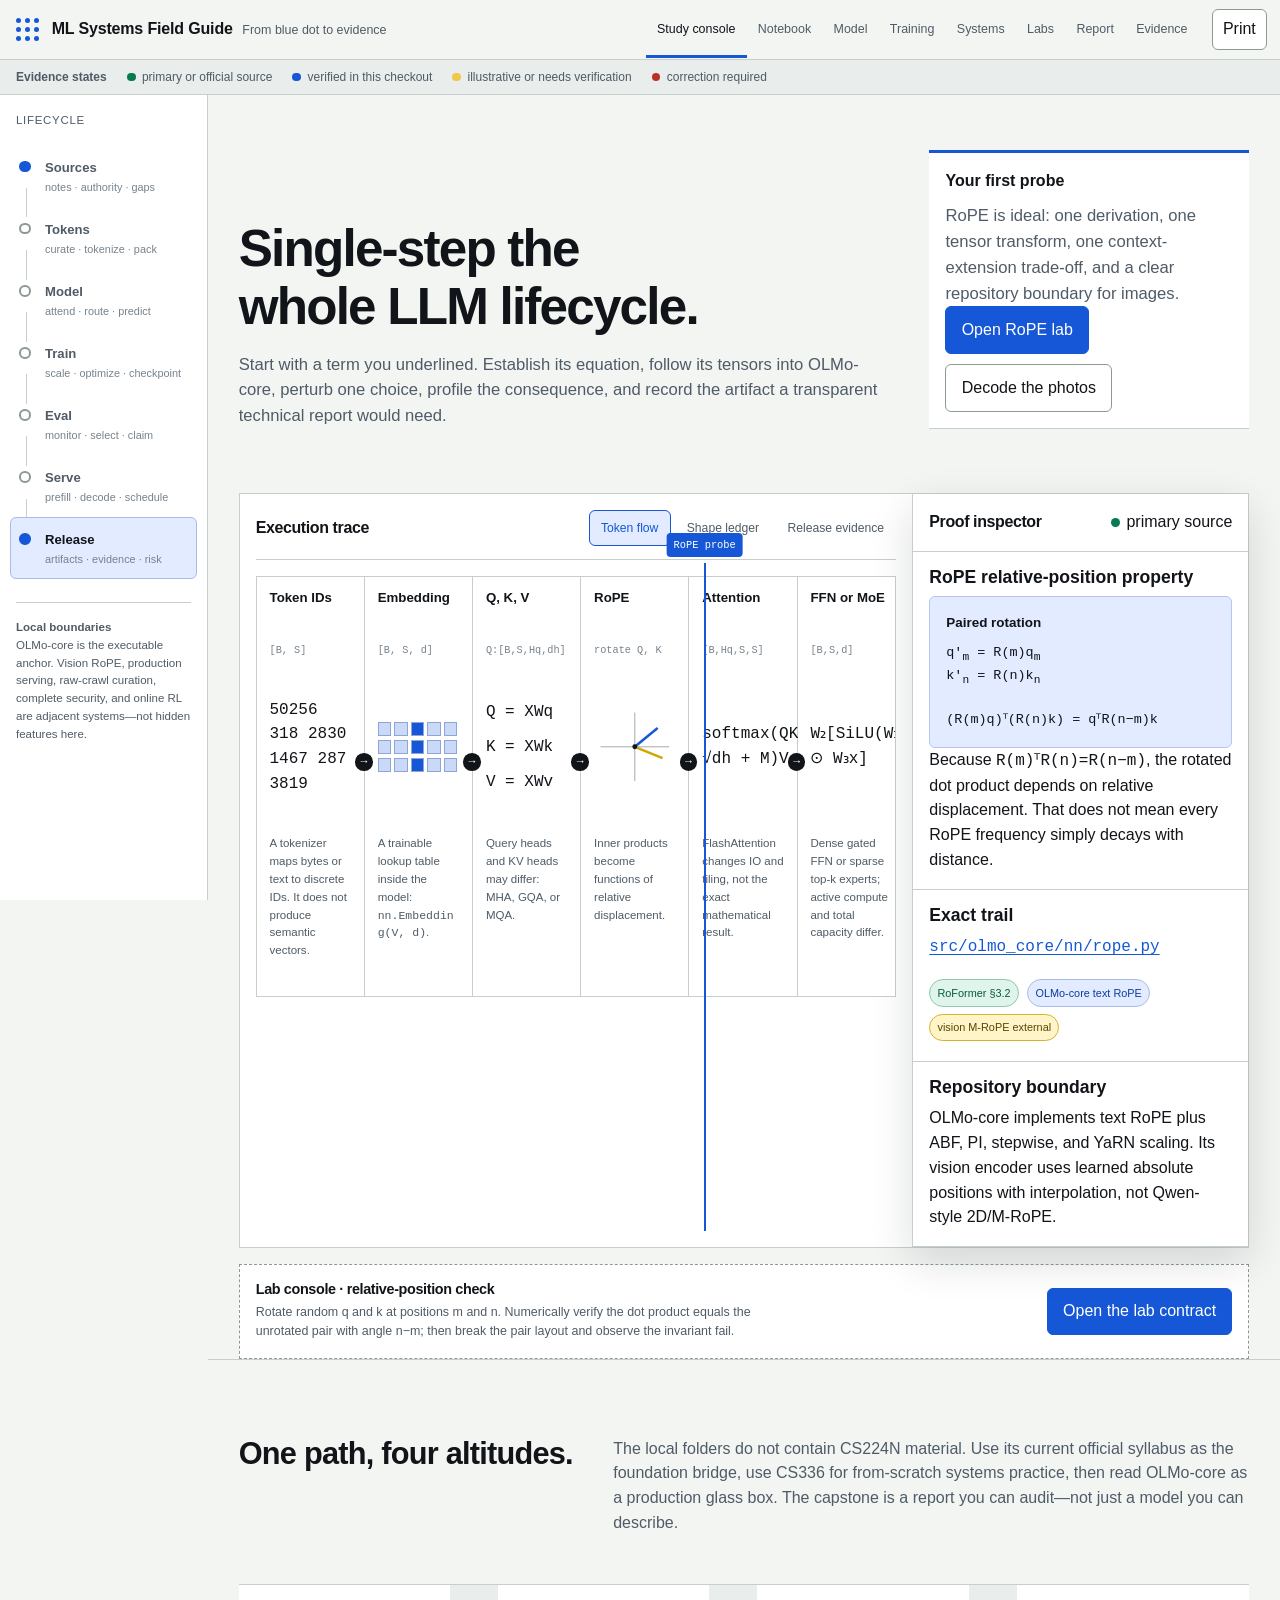
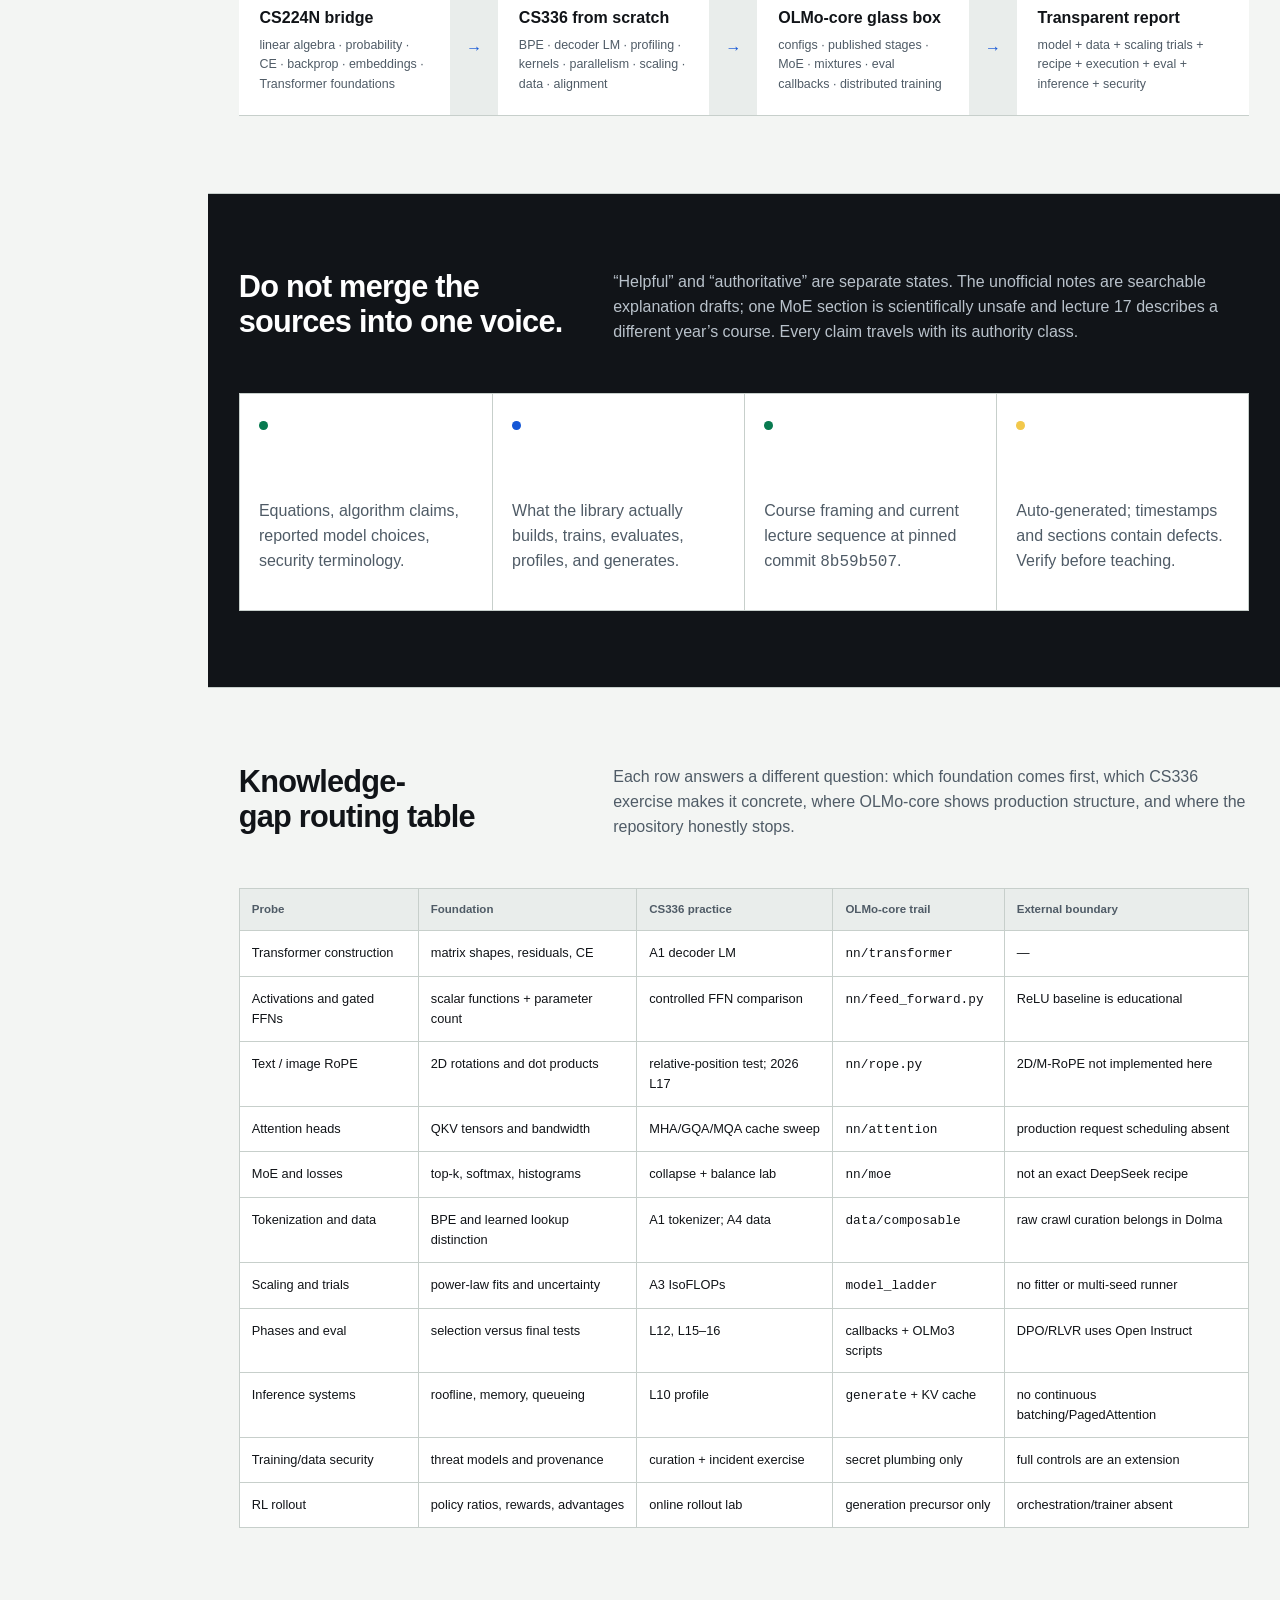
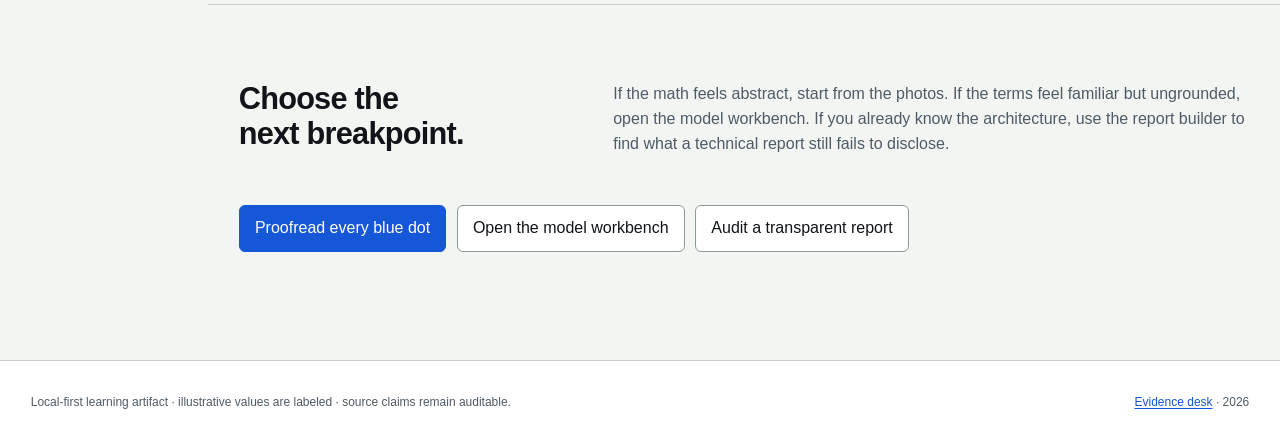
==== my-knowledge/mlsys-field-guide/index.html @ 617933b3 "docs(learning): build notebook and model workbenches" ====
<!doctype html>
<html lang="en">
  <head>
    <meta charset="utf-8" />
    <meta name="viewport" content="width=device-width, initial-scale=1" />
    <meta name="description" content="An evidence-traceable field guide from Transformer foundations through ML systems, training, inference, and transparent LLM reports." />
    <title>ML Systems Field Guide — Study console</title>
    <link rel="stylesheet" href="assets/css/site.css" />
    <script src="assets/js/site.js" defer></script>
  </head>
  <body>
    <!--
    THESIS: Single-step the LLM lifecycle from a handwritten question to math, code, experiment, and evidence; refuse the generic course-homepage hero and card grid.
    OWN-WORLD: Cool-white instrument panels, charcoal rules, cobalt probes, amber breakpoints, compact controls, and dense traces with written conclusions.
    STORY: Establish source authority, bridge CS224N to CS336 and OLMo-core, inspect one end-to-end trace, then choose a hands-on path or report audit.
    FIRST VIEWPORT: Sticky utility strip, lifecycle rail, dominant execution trace, right proof inspector, and bottom lab console; the trace carries the page.
    FORM: Pipeline Debugger, grounded direction 4, seed f328a503; task-led hybrid approved by delegation after the decision server failed.
    FINISH: unreviewed and undocumented is unfinished; this build ends with the finish review, the verdict, and DESIGN.md
    -->
    <a class="skip-link" href="#main">Skip to the study console</a>
    <header class="utility-bar">
      <a class="brand" href="index.html" aria-label="ML Systems Field Guide home">
        <span class="brand-mark" aria-hidden="true">
          <i></i><i></i><i></i><i></i><i></i><i></i><i></i><i></i><i></i>
        </span>
        <span class="brand-copy">
          <strong>ML Systems Field Guide</strong>
          <span>From blue dot to evidence</span>
        </span>
      </a>
      <nav class="primary-nav" data-primary-nav aria-label="Primary navigation">
        <a href="index.html" aria-current="page">Study console</a>
        <a href="notebook.html">Notebook</a>
        <a href="model.html">Model</a>
        <a href="training.html">Training</a>
        <a href="systems.html">Systems</a>
        <a href="labs.html">Labs</a>
        <a href="report.html">Report</a>
        <a href="sources.html">Evidence</a>
      </nav>
      <div class="utility-actions">
        <button class="utility-button" type="button" data-print>Print</button>
        <button class="utility-button nav-toggle" type="button" data-nav-toggle aria-expanded="false" aria-label="Toggle navigation">Menu</button>
      </div>
    </header>

    <div class="evidence-ribbon" role="note" aria-label="Evidence legend">
      <strong>Evidence states</strong>
      <span class="status-key status-primary">primary or official source</span>
      <span class="status-key status-repo">verified in this checkout</span>
      <span class="status-key status-caution">illustrative or needs verification</span>
      <span class="status-key status-contradiction">correction required</span>
    </div>

    <div class="app-shell">
      <aside class="lifecycle-rail" aria-label="Learning lifecycle">
        <p class="rail-heading">Lifecycle</p>
        <ol class="rail-list">
          <li class="is-complete">
            <a href="notebook.html">
              <span class="rail-dot" aria-hidden="true"></span>
              <span class="rail-label"><strong>Sources</strong><small>notes · authority · gaps</small></span>
            </a>
          </li>
          <li>
            <a href="training.html#tokens">
              <span class="rail-dot" aria-hidden="true"></span>
              <span class="rail-label"><strong>Tokens</strong><small>curate · tokenize · pack</small></span>
            </a>
          </li>
          <li>
            <a href="model.html">
              <span class="rail-dot" aria-hidden="true"></span>
              <span class="rail-label"><strong>Model</strong><small>attend · route · predict</small></span>
            </a>
          </li>
          <li>
            <a href="training.html">
              <span class="rail-dot" aria-hidden="true"></span>
              <span class="rail-label"><strong>Train</strong><small>scale · optimize · checkpoint</small></span>
            </a>
          </li>
          <li>
            <a href="training.html#eval-gates">
              <span class="rail-dot" aria-hidden="true"></span>
              <span class="rail-label"><strong>Eval</strong><small>monitor · select · claim</small></span>
            </a>
          </li>
          <li>
            <a href="systems.html#inference">
              <span class="rail-dot" aria-hidden="true"></span>
              <span class="rail-label"><strong>Serve</strong><small>prefill · decode · schedule</small></span>
            </a>
          </li>
          <li>
            <a href="report.html" aria-current="step">
              <span class="rail-dot" aria-hidden="true"></span>
              <span class="rail-label"><strong>Release</strong><small>artifacts · evidence · risk</small></span>
            </a>
          </li>
        </ol>
        <div class="rail-block">
          <strong>Local boundaries</strong>
          <p>OLMo-core is the executable anchor. Vision RoPE, production serving, raw-crawl curation, complete security, and online RL are adjacent systems—not hidden features here.</p>
        </div>
      </aside>

      <main class="page-main" id="main">
        <section class="page-lede" aria-labelledby="page-title">
          <div>
            <h1 id="page-title">Single-step the whole LLM lifecycle.</h1>
            <p>
              Start with a term you underlined. Establish its equation, follow its tensors into
              OLMo-core, perturb one choice, profile the consequence, and record the artifact a
              transparent technical report would need.
            </p>
          </div>
          <div class="lede-controls">
            <strong>Your first probe</strong>
            <p>RoPE is ideal: one derivation, one tensor transform, one context-extension trade-off, and a clear repository boundary for images.</p>
            <div class="button-row">
              <a class="button button-primary" href="model.html#rope">Open RoPE lab</a>
              <a class="button" href="notebook.html">Decode the photos</a>
            </div>
          </div>
        </section>

        <section aria-labelledby="trace-title">
          <div class="trace-workspace">
            <div class="trace-stage">
              <div class="trace-toolbar">
                <h2 id="trace-title">Execution trace</h2>
                <div class="tab-list" role="tablist" aria-label="Trace views" data-tabs>
                  <button class="tab-button" type="button" role="tab" aria-selected="true" aria-controls="trace-flow" id="trace-tab-flow">Token flow</button>
                  <button class="tab-button" type="button" role="tab" aria-selected="false" aria-controls="trace-shapes" id="trace-tab-shapes" tabindex="-1">Shape ledger</button>
                  <button class="tab-button" type="button" role="tab" aria-selected="false" aria-controls="trace-evidence" id="trace-tab-evidence" tabindex="-1">Release evidence</button>
                </div>
              </div>

              <div id="trace-flow" role="tabpanel" aria-labelledby="trace-tab-flow">
                <div class="execution-lanes" role="group" aria-label="Illustrative token-to-release execution trace">
                  <article class="lane">
                    <h3>Token IDs</h3>
                    <span class="shape">[B, S]</span>
                    <div class="lane-visual mono" role="img" aria-label="Example token IDs">50256 318 2830 1467 287 3819</div>
                    <p class="lane-note">A tokenizer maps bytes or text to discrete IDs. It does not produce semantic vectors.</p>
                    <span class="lane-arrow" aria-hidden="true">→</span>
                  </article>
                  <article class="lane">
                    <h3>Embedding</h3>
                    <span class="shape">[B, S, d]</span>
                    <div class="lane-visual" aria-hidden="true">
                      <span class="tensor-row"><i class="tensor-cell"></i><i class="tensor-cell"></i><i class="tensor-cell"></i><i class="tensor-cell"></i><i class="tensor-cell"></i></span>
                      <span class="tensor-row"><i class="tensor-cell"></i><i class="tensor-cell"></i><i class="tensor-cell"></i><i class="tensor-cell"></i><i class="tensor-cell"></i></span>
                      <span class="tensor-row"><i class="tensor-cell"></i><i class="tensor-cell"></i><i class="tensor-cell"></i><i class="tensor-cell"></i><i class="tensor-cell"></i></span>
                    </div>
                    <p class="lane-note">A trainable lookup table inside the model: <code>nn.Embedding(V, d)</code>.</p>
                    <span class="lane-arrow" aria-hidden="true">→</span>
                  </article>
                  <article class="lane">
                    <h3>Q, K, V</h3>
                    <span class="shape">Q:[B,S,Hq,dh]</span>
                    <div class="lane-visual formula-stack">
                      <code>Q = XWq</code><code>K = XWk</code><code>V = XWv</code>
                    </div>
                    <p class="lane-note">Query heads and KV heads may differ: MHA, GQA, or MQA.</p>
                    <span class="lane-arrow" aria-hidden="true">→</span>
                  </article>
                  <article class="lane">
                    <h3>RoPE</h3>
                    <span class="shape">rotate Q, K</span>
                    <div class="lane-visual">
                      <svg viewBox="0 0 100 100" role="img" aria-label="Two position-dependent rotations in a coordinate plane">
                        <line x1="50" y1="8" x2="50" y2="92" stroke="#8d9994" />
                        <line x1="8" y1="50" x2="92" y2="50" stroke="#8d9994" />
                        <line x1="50" y1="50" x2="78" y2="27" stroke="#1557d6" stroke-width="3" />
                        <line x1="50" y1="50" x2="84" y2="64" stroke="#d0a600" stroke-width="3" />
                        <circle cx="50" cy="50" r="3" fill="#111418" />
                      </svg>
                    </div>
                    <p class="lane-note">Inner products become functions of relative displacement.</p>
                    <span class="lane-arrow" aria-hidden="true">→</span>
                  </article>
                  <article class="lane">
                    <h3>Attention</h3>
                    <span class="shape">[B,Hq,S,S]</span>
                    <div class="lane-visual mono">softmax(QKᵀ/√dh + M)V</div>
                    <p class="lane-note">FlashAttention changes IO and tiling, not the exact mathematical result.</p>
                    <span class="lane-arrow" aria-hidden="true">→</span>
                  </article>
                  <article class="lane">
                    <h3>FFN or MoE</h3>
                    <span class="shape">[B,S,d]</span>
                    <div class="lane-visual mono">W₂[SiLU(W₁x) ⊙ W₃x]</div>
                    <p class="lane-note">Dense gated FFN or sparse top-k experts; active compute and total capacity differ.</p>
                    <span class="lane-arrow" aria-hidden="true">→</span>
                  </article>
                  <article class="lane">
                    <h3>Loss + update</h3>
                    <span class="shape">scalar → gradients</span>
                    <div class="lane-visual mono">CE + αL<sub>bal</sub> + βL<sub>z</sub></div>
                    <p class="lane-note">MoE auxiliary terms solve different router failures; they are not one generic loss.</p>
                    <span class="lane-arrow" aria-hidden="true">→</span>
                  </article>
                  <article class="lane">
                    <h3>Release gate</h3>
                    <span class="shape">artifacts + claims</span>
                    <div class="lane-visual">
                      <span class="status status-primary">math sourced</span>
                      <span class="status status-repo">code anchored</span>
                      <span class="status status-caution">run missing</span>
                    </div>
                    <p class="lane-note">Architecture transparency alone cannot reproduce an executed training run.</p>
                  </article>
                </div>
                <div class="probe-cursor" data-label="RoPE probe" aria-hidden="true"></div>
              </div>

              <div id="trace-shapes" role="tabpanel" aria-labelledby="trace-tab-shapes" hidden>
                <table class="evidence-table">
                  <thead><tr><th>Boundary</th><th>Input</th><th>Output</th><th>Invariant to verify</th></tr></thead>
                  <tbody>
                    <tr><td>Tokenizer → model</td><td>text or bytes</td><td><code>[B,S]</code> integer IDs</td><td>special IDs and truncation policy are pinned</td></tr>
                    <tr><td>Embedding</td><td><code>[B,S]</code></td><td><code>[B,S,d]</code></td><td>lookup is trainable and may tie to LM head</td></tr>
                    <tr><td>QKV projection</td><td><code>[B,S,d]</code></td><td><code>Q:[B,S,Hq,dh]</code>; <code>K,V:[B,S,Hkv,dh]</code></td><td><code>Hq % Hkv = 0</code></td></tr>
                    <tr><td>LM head</td><td><code>[B,S,d]</code></td><td><code>[B,S,V]</code></td><td>labels are shifted next-token IDs; ignored tokens are masked</td></tr>
                  </tbody>
                </table>
              </div>

              <div id="trace-evidence" role="tabpanel" aria-labelledby="trace-tab-evidence" hidden>
                <table class="evidence-table">
                  <thead><tr><th>Transparency axis</th><th>What would prove it</th><th>This guide’s status</th></tr></thead>
                  <tbody>
                    <tr><td>Algorithm</td><td>equations, block graph, objectives, scaling hypothesis</td><td><span class="status status-primary">primary sources mapped</span></td></tr>
                    <tr><td>Recipe</td><td>full config, data manifests, seeds, schedule, hardware, parallelism</td><td><span class="status status-repo">OLMo scripts inspectable</span></td></tr>
                    <tr><td>Execution</td><td>all trials, immutable logs, failures, checkpoints, measured curves, hashes</td><td><span class="status status-caution">learner runs not executed yet</span></td></tr>
                  </tbody>
                </table>
              </div>
            </div>

            <aside class="proof-inspector" aria-labelledby="inspector-title">
              <div class="panel-toolbar inspector-section">
                <h2 id="inspector-title">Proof inspector</h2>
                <span class="status status-primary">primary source</span>
              </div>
              <section class="inspector-section">
                <h3>RoPE relative-position property</h3>
                <div class="equation">
                  <strong>Paired rotation</strong>
                  q′<sub>m</sub> = R(m)q<sub>m</sub><br />
                  k′<sub>n</sub> = R(n)k<sub>n</sub><br /><br />
                  (R(m)q)ᵀ(R(n)k) = qᵀR(n−m)k
                </div>
                <p>Because <code>R(m)ᵀR(n)=R(n−m)</code>, the rotated dot product depends on relative displacement. That does not mean every RoPE frequency simply decays with distance.</p>
              </section>
              <section class="inspector-section">
                <h3>Exact trail</h3>
                <p><a href="../../src/olmo_core/nn/rope.py"><code>src/olmo_core/nn/rope.py</code></a></p>
                <span class="source-chip is-primary">RoFormer §3.2</span>
                <span class="source-chip is-repo">OLMo-core text RoPE</span>
                <span class="source-chip is-caution">vision M-RoPE external</span>
              </section>
              <section class="inspector-section">
                <h3>Repository boundary</h3>
                <p>OLMo-core implements text RoPE plus ABF, PI, stepwise, and YaRN scaling. Its vision encoder uses learned absolute positions with interpolation, not Qwen-style 2D/M-RoPE.</p>
              </section>
            </aside>
          </div>

          <div class="lab-console">
            <div>
              <h2>Lab console · relative-position check</h2>
              <p>Rotate random q and k at positions m and n. Numerically verify the dot product equals the unrotated pair with angle n−m; then break the pair layout and observe the invariant fail.</p>
            </div>
            <a class="button button-primary" href="labs.html#lab-rope">Open the lab contract</a>
          </div>
        </section>

        <section class="section-band" aria-labelledby="path-title">
          <div class="section-heading">
            <h2 id="path-title">One path, four altitudes.</h2>
            <p>The local folders do not contain CS224N material. Use its current official syllabus as the foundation bridge, use CS336 for from-scratch systems practice, then read OLMo-core as a production glass box. The capstone is a report you can audit—not just a model you can describe.</p>
          </div>
          <div class="study-path" role="list" aria-label="Recommended learning path">
            <article class="path-stage">
              <strong>CS224N bridge</strong>
              <span>linear algebra · probability · CE · backprop · embeddings · Transformer foundations</span>
            </article>
            <div class="path-connector" aria-hidden="true">→</div>
            <article class="path-stage">
              <strong>CS336 from scratch</strong>
              <span>BPE · decoder LM · profiling · kernels · parallelism · scaling · data · alignment</span>
            </article>
            <div class="path-connector" aria-hidden="true">→</div>
            <article class="path-stage">
              <strong>OLMo-core glass box</strong>
              <span>configs · published stages · MoE · mixtures · eval callbacks · distributed training</span>
            </article>
            <div class="path-connector" aria-hidden="true">→</div>
            <article class="path-stage">
              <strong>Transparent report</strong>
              <span>model + data + scaling trials + recipe + execution + eval + inference + security</span>
            </article>
          </div>
        </section>

        <section class="section-band is-dark" aria-labelledby="authority-title">
          <div class="section-heading">
            <h2 id="authority-title">Do not merge the sources into one voice.</h2>
            <p>“Helpful” and “authoritative” are separate states. The unofficial notes are searchable explanation drafts; one MoE section is scientifically unsafe and lecture 17 describes a different year’s course. Every claim travels with its authority class.</p>
          </div>
          <div class="source-boundary">
            <article class="source-level">
              <span class="status status-primary">claim authority</span>
              <h3>Primary papers and standards</h3>
              <p>Equations, algorithm claims, reported model choices, security terminology.</p>
            </article>
            <article class="source-level">
              <span class="status status-repo">implementation authority</span>
              <h3>This OLMo-core checkout</h3>
              <p>What the library actually builds, trains, evaluates, profiles, and generates.</p>
            </article>
            <article class="source-level">
              <span class="status status-primary">course authority</span>
              <h3>Official CS336 Spring 2026</h3>
              <p>Course framing and current lecture sequence at pinned commit <code>8b59b507</code>.</p>
            </article>
            <article class="source-level">
              <span class="status status-caution">explanation lead</span>
              <h3>Unofficial Spring 2025 notes</h3>
              <p>Auto-generated; timestamps and sections contain defects. Verify before teaching.</p>
            </article>
          </div>
        </section>

        <section class="section-band" aria-labelledby="gaps-title">
          <div class="section-heading">
            <h2 id="gaps-title">Knowledge-gap routing table</h2>
            <p>Each row answers a different question: which foundation comes first, which CS336 exercise makes it concrete, where OLMo-core shows production structure, and where the repository honestly stops.</p>
          </div>
          <div style="overflow-x:auto">
            <table class="gap-matrix">
              <thead>
                <tr><th>Probe</th><th>Foundation</th><th>CS336 practice</th><th>OLMo-core trail</th><th>External boundary</th></tr>
              </thead>
              <tbody>
                <tr><td>Transformer construction</td><td>matrix shapes, residuals, CE</td><td>A1 decoder LM</td><td><code>nn/transformer</code></td><td>—</td></tr>
                <tr><td>Activations and gated FFNs</td><td>scalar functions + parameter count</td><td>controlled FFN comparison</td><td><code>nn/feed_forward.py</code></td><td>ReLU baseline is educational</td></tr>
                <tr><td>Text / image RoPE</td><td>2D rotations and dot products</td><td>relative-position test; 2026 L17</td><td><code>nn/rope.py</code></td><td>2D/M-RoPE not implemented here</td></tr>
                <tr><td>Attention heads</td><td>QKV tensors and bandwidth</td><td>MHA/GQA/MQA cache sweep</td><td><code>nn/attention</code></td><td>production request scheduling absent</td></tr>
                <tr><td>MoE and losses</td><td>top-k, softmax, histograms</td><td>collapse + balance lab</td><td><code>nn/moe</code></td><td>not an exact DeepSeek recipe</td></tr>
                <tr><td>Tokenization and data</td><td>BPE and learned lookup distinction</td><td>A1 tokenizer; A4 data</td><td><code>data/composable</code></td><td>raw crawl curation belongs in Dolma</td></tr>
                <tr><td>Scaling and trials</td><td>power-law fits and uncertainty</td><td>A3 IsoFLOPs</td><td><code>model_ladder</code></td><td>no fitter or multi-seed runner</td></tr>
                <tr><td>Phases and eval</td><td>selection versus final tests</td><td>L12, L15–16</td><td>callbacks + OLMo3 scripts</td><td>DPO/RLVR uses Open Instruct</td></tr>
                <tr><td>Inference systems</td><td>roofline, memory, queueing</td><td>L10 profile</td><td><code>generate</code> + KV cache</td><td>no continuous batching/PagedAttention</td></tr>
                <tr><td>Training/data security</td><td>threat models and provenance</td><td>curation + incident exercise</td><td>secret plumbing only</td><td>full controls are an extension</td></tr>
                <tr><td>RL rollout</td><td>policy ratios, rewards, advantages</td><td>online rollout lab</td><td>generation precursor only</td><td>orchestration/trainer absent</td></tr>
              </tbody>
            </table>
          </div>
        </section>

        <section class="section-band" aria-labelledby="next-title">
          <div class="section-heading">
            <h2 id="next-title">Choose the next breakpoint.</h2>
            <p>If the math feels abstract, start from the photos. If the terms feel familiar but ungrounded, open the model workbench. If you already know the architecture, use the report builder to find what a technical report still fails to disclose.</p>
          </div>
          <div class="button-row">
            <a class="button button-primary" href="notebook.html">Proofread every blue dot</a>
            <a class="button" href="model.html">Open the model workbench</a>
            <a class="button" href="report.html">Audit a transparent report</a>
          </div>
        </section>
      </main>
    </div>

    <footer class="site-footer">
      <p>Local-first learning artifact · illustrative values are labeled · source claims remain auditable.</p>
      <p><a href="sources.html">Evidence desk</a> · <span data-current-year></span></p>
    </footer>
  </body>
</html>
---- my-knowledge/mlsys-field-guide/assets/css/site.css ----
:root {
  color-scheme: light;
  --paper: #f3f5f3;
  --surface: #ffffff;
  --surface-2: #e9edeb;
  --surface-3: #dce2df;
  --ink: #111418;
  --muted: #4f5b66;
  --faint: #77838d;
  --rule: #c7cfcb;
  --rule-strong: #8d9994;
  --probe: #1557d6;
  --probe-soft: #e2ebff;
  --amber: #f2c84b;
  --amber-soft: #fff5c9;
  --red: #b8322a;
  --red-soft: #ffe7e3;
  --green: #087a50;
  --green-soft: #dff4ea;
  --shadow-float: 0 14px 40px rgba(17, 20, 24, 0.14);
  --radius-sm: 6px;
  --radius-md: 10px;
  --sidebar: 13rem;
  --inspector: 21rem;
  --measure: 72ch;
  --font-ui: "Avenir Next", Avenir, "Segoe UI", Helvetica, Arial, sans-serif;
  --font-mono: "SFMono-Regular", Consolas, "Liberation Mono", monospace;
}

* {
  box-sizing: border-box;
}

html {
  scroll-behavior: smooth;
  background: var(--paper);
}

body {
  margin: 0;
  color: var(--ink);
  background: var(--paper);
  font-family: var(--font-ui);
  line-height: 1.55;
  text-rendering: optimizeLegibility;
}

body::before {
  content: "";
  position: fixed;
  z-index: -1;
  inset: 0;
  background:
    linear-gradient(rgba(17, 20, 24, 0.025) 1px, transparent 1px) 0 0 / 100% 32px,
    var(--paper);
  pointer-events: none;
}

a {
  color: var(--probe);
  text-underline-offset: 0.2em;
  text-decoration-thickness: 1px;
}

a:hover {
  text-decoration-thickness: 2px;
}

button,
input,
select,
textarea {
  color: inherit;
  font: inherit;
}

button,
select,
input[type="range"],
input[type="checkbox"] {
  cursor: pointer;
}

button:focus-visible,
a:focus-visible,
input:focus-visible,
select:focus-visible,
textarea:focus-visible,
[tabindex]:focus-visible {
  outline: 3px solid var(--amber);
  outline-offset: 3px;
}

img,
svg,
canvas {
  max-width: 100%;
}

code,
pre,
kbd,
.mono,
.equation,
.metric-value {
  font-family: var(--font-mono);
}

code {
  overflow-wrap: anywhere;
}

pre {
  margin: 0;
  overflow: auto;
  white-space: pre-wrap;
}

h1,
h2,
h3,
h4,
p,
ul,
ol,
dl {
  margin-top: 0;
}

h1,
h2,
h3,
h4 {
  line-height: 1.13;
  text-wrap: balance;
}

h1 {
  max-width: 20ch;
  margin-bottom: 1rem;
  font-size: clamp(2rem, 4vw, 4.35rem);
  letter-spacing: -0.035em;
}

h2 {
  margin-bottom: 0.8rem;
  font-size: clamp(1.45rem, 2.4vw, 2.35rem);
  letter-spacing: -0.025em;
}

h3 {
  margin-bottom: 0.55rem;
  font-size: 1.1rem;
}

p {
  max-width: var(--measure);
}

.skip-link {
  position: fixed;
  z-index: 100;
  top: 0.5rem;
  left: 0.5rem;
  padding: 0.65rem 0.9rem;
  color: var(--surface);
  background: var(--ink);
  transform: translateY(-160%);
}

.skip-link:focus {
  transform: translateY(0);
}

.utility-bar {
  position: sticky;
  z-index: 30;
  top: 0;
  display: grid;
  grid-template-columns: minmax(15rem, 1fr) auto auto;
  align-items: center;
  min-height: 3.75rem;
  border-bottom: 1px solid var(--rule);
  background: rgba(243, 245, 243, 0.96);
  backdrop-filter: blur(12px);
}

.brand {
  display: flex;
  gap: 0.8rem;
  align-items: center;
  min-width: 0;
  padding: 0.65rem 1rem;
  color: var(--ink);
  text-decoration: none;
}

.brand-mark {
  display: grid;
  grid-template-columns: repeat(3, 0.33rem);
  gap: 0.22rem;
  flex: 0 0 auto;
}

.brand-mark i {
  width: 0.33rem;
  height: 0.33rem;
  border-radius: 50%;
  background: var(--probe);
}

.brand-copy {
  display: flex;
  gap: 0.6rem;
  align-items: baseline;
  min-width: 0;
}

.brand-copy strong {
  white-space: nowrap;
  font-size: 1rem;
  letter-spacing: -0.01em;
}

.brand-copy span {
  overflow: hidden;
  color: var(--muted);
  white-space: nowrap;
  text-overflow: ellipsis;
  font-size: 0.78rem;
}

.primary-nav {
  display: flex;
  align-items: center;
  min-width: 0;
}

.primary-nav a {
  padding: 1.15rem 0.7rem 1rem;
  border-bottom: 3px solid transparent;
  color: var(--muted);
  white-space: nowrap;
  text-decoration: none;
  font-size: 0.78rem;
}

.primary-nav a:hover,
.primary-nav a[aria-current="page"] {
  border-bottom-color: var(--probe);
  color: var(--ink);
}

.utility-actions {
  display: flex;
  gap: 0.45rem;
  padding: 0 0.8rem;
}

.utility-button,
.button,
.tab-button,
.probe-button {
  border: 1px solid var(--rule-strong);
  border-radius: var(--radius-sm);
  background: var(--surface);
}

.utility-button {
  min-width: 2.25rem;
  min-height: 2.25rem;
  padding: 0.45rem 0.65rem;
}

.nav-toggle {
  display: none;
}

.evidence-ribbon {
  display: flex;
  flex-wrap: wrap;
  gap: 0.85rem 1.25rem;
  align-items: center;
  min-height: 2.2rem;
  padding: 0.45rem 1rem;
  border-bottom: 1px solid var(--rule);
  color: var(--muted);
  background: var(--surface-2);
  font-size: 0.75rem;
}

.status-key,
.status {
  display: inline-flex;
  gap: 0.4rem;
  align-items: center;
}

.status-key::before,
.status::before {
  content: "";
  width: 0.55rem;
  height: 0.55rem;
  border-radius: 50%;
  background: var(--rule-strong);
}

.status-primary::before,
.status-pass::before {
  background: var(--green);
}

.status-repo::before,
.status-probe::before {
  background: var(--probe);
}

.status-caution::before {
  background: var(--amber);
}

.status-contradiction::before {
  background: var(--red);
}

.app-shell {
  display: grid;
  grid-template-columns: var(--sidebar) minmax(0, 1fr);
  min-height: calc(100vh - 5.95rem);
}

.lifecycle-rail {
  position: sticky;
  top: 5.95rem;
  align-self: start;
  height: calc(100vh - 5.95rem);
  overflow-y: auto;
  border-right: 1px solid var(--rule);
  background: var(--surface);
}

.rail-heading {
  margin: 0;
  padding: 1.05rem 1rem 0.7rem;
  color: var(--muted);
  font-size: 0.72rem;
  letter-spacing: 0.06em;
  text-transform: uppercase;
}

.rail-list {
  margin: 0;
  padding: 0.25rem 0.6rem 1rem;
  list-style: none;
}

.rail-list li {
  position: relative;
  margin: 0;
}

.rail-list li:not(:last-child)::after {
  content: "";
  position: absolute;
  top: 2.7rem;
  bottom: -0.65rem;
  left: 1.05rem;
  width: 1px;
  background: var(--rule);
}

.rail-list a {
  position: relative;
  z-index: 1;
  display: grid;
  grid-template-columns: 1rem 1fr;
  gap: 0.6rem;
  align-items: start;
  padding: 0.75rem 0.55rem;
  border: 1px solid transparent;
  border-radius: var(--radius-sm);
  color: var(--muted);
  text-decoration: none;
}

.rail-list a:hover,
.rail-list a[aria-current="step"] {
  border-color: #a9bce9;
  color: var(--ink);
  background: var(--probe-soft);
}

.rail-dot {
  width: 0.72rem;
  height: 0.72rem;
  margin-top: 0.18rem;
  border: 2px solid var(--rule-strong);
  border-radius: 50%;
  background: var(--surface);
}

a[aria-current="step"] .rail-dot,
.rail-list .is-complete .rail-dot {
  border-color: var(--probe);
  background: var(--probe);
}

.rail-label strong,
.rail-label small {
  display: block;
}

.rail-label strong {
  font-size: 0.82rem;
}

.rail-label small {
  margin-top: 0.1rem;
  color: var(--faint);
  line-height: 1.3;
  font-size: 0.68rem;
}

.rail-block {
  margin: 0.4rem 1rem 1.2rem;
  padding-top: 1rem;
  border-top: 1px solid var(--rule);
  color: var(--muted);
  font-size: 0.72rem;
}

.page-main {
  min-width: 0;
  padding: clamp(1rem, 2.4vw, 2.3rem);
}

.page-lede {
  display: grid;
  grid-template-columns: minmax(0, 1.5fr) minmax(17rem, 0.75fr);
  gap: clamp(1.4rem, 4vw, 4.5rem);
  align-items: end;
  padding: 1.5rem 0 clamp(2rem, 5vw, 4.5rem);
}

.page-lede p {
  margin-bottom: 0;
  color: var(--muted);
  font-size: clamp(1rem, 1.3vw, 1.18rem);
}

.lede-controls {
  align-self: stretch;
  padding: 1rem;
  border-top: 3px solid var(--probe);
  border-bottom: 1px solid var(--rule);
  background: var(--surface);
}

.lede-controls strong {
  display: block;
  margin-bottom: 0.6rem;
}

.button-row {
  display: flex;
  flex-wrap: wrap;
  gap: 0.65rem;
}

.button {
  display: inline-flex;
  gap: 0.45rem;
  align-items: center;
  justify-content: center;
  min-height: 2.65rem;
  padding: 0.65rem 0.95rem;
  color: var(--ink);
  text-decoration: none;
}

.button:hover {
  border-color: var(--ink);
}

.button-primary {
  border-color: var(--probe);
  color: var(--surface);
  background: var(--probe);
}

.button-primary:hover {
  color: var(--surface);
  background: #0d45ad;
}

.section-band {
  margin: 0 calc(-1 * clamp(1rem, 2.4vw, 2.3rem));
  padding: clamp(2.5rem, 6vw, 5.5rem) clamp(1rem, 2.4vw, 2.3rem);
  border-top: 1px solid var(--rule);
}

.section-band.is-dark {
  color: var(--surface);
  background: var(--ink);
}

.section-band.is-dark a {
  color: #8eb0ff;
}

.section-heading {
  display: grid;
  grid-template-columns: minmax(14rem, 0.7fr) minmax(0, 1.3fr);
  gap: 2rem;
  align-items: start;
  margin-bottom: 2rem;
}

.section-heading p {
  color: var(--muted);
}

.is-dark .section-heading p {
  color: #b9c2cb;
}

.source-boundary {
  display: grid;
  grid-template-columns: repeat(4, minmax(0, 1fr));
  border: 1px solid var(--rule);
  background: var(--surface);
}

.source-level {
  min-height: 11rem;
  padding: 1.2rem;
}

.source-level + .source-level {
  border-left: 1px solid var(--rule);
}

.source-level p,
.source-level small {
  color: var(--muted);
}

.source-level .status {
  margin-bottom: 1rem;
  font-size: 0.72rem;
}

.trace-workspace {
  position: relative;
  display: grid;
  grid-template-columns: minmax(0, 1fr) var(--inspector);
  min-height: 37rem;
  border: 1px solid var(--rule);
  background: var(--surface);
}

.trace-stage {
  min-width: 0;
  padding: 1rem;
  overflow: hidden;
}

.trace-toolbar,
.panel-toolbar {
  display: flex;
  flex-wrap: wrap;
  gap: 0.7rem 1rem;
  align-items: center;
  justify-content: space-between;
  padding-bottom: 0.8rem;
  border-bottom: 1px solid var(--rule);
}

.trace-toolbar h2,
.panel-toolbar h2,
.panel-toolbar h3 {
  margin: 0;
  font-size: 1rem;
}

.tab-list {
  display: flex;
  gap: 0.25rem;
  overflow-x: auto;
}

.tab-button {
  padding: 0.48rem 0.7rem;
  border-color: transparent;
  color: var(--muted);
  white-space: nowrap;
  background: transparent;
  font-size: 0.76rem;
}

.tab-button[aria-selected="true"] {
  border-color: var(--probe);
  color: var(--probe);
  background: var(--probe-soft);
}

.execution-lanes {
  display: grid;
  grid-template-columns: repeat(8, minmax(6.7rem, 1fr));
  gap: 1px;
  margin-top: 1rem;
  border: 1px solid var(--rule);
  background: var(--rule);
  overflow-x: auto;
}

.lane {
  position: relative;
  min-height: 25rem;
  padding: 0.8rem;
  background: var(--surface);
}

.lane h3 {
  min-height: 2.8rem;
  font-size: 0.83rem;
}

.lane .shape {
  display: block;
  margin-bottom: 1rem;
  color: var(--faint);
  font-family: var(--font-mono);
  font-size: 0.64rem;
}

.lane-visual {
  display: grid;
  gap: 0.28rem;
  align-content: center;
  min-height: 9rem;
}

.tensor-row {
  display: flex;
  gap: 0.18rem;
}

.tensor-cell {
  width: 0.85rem;
  height: 0.85rem;
  border: 1px solid #8da5d9;
  background: #cbd9f8;
}

.tensor-cell:nth-child(3n) {
  background: var(--probe);
}

.lane-note {
  margin-top: 1rem;
  color: var(--muted);
  font-size: 0.72rem;
}

.lane-arrow {
  position: absolute;
  z-index: 2;
  top: 11rem;
  right: -0.55rem;
  display: grid;
  place-items: center;
  width: 1.1rem;
  height: 1.1rem;
  border-radius: 50%;
  color: var(--surface);
  background: var(--ink);
  font-size: 0.72rem;
}

.probe-cursor {
  position: absolute;
  z-index: 5;
  top: 4.3rem;
  bottom: 1rem;
  left: 46%;
  width: 2px;
  background: var(--probe);
  pointer-events: none;
}

.probe-cursor::before {
  content: attr(data-label);
  position: absolute;
  top: -0.35rem;
  left: 50%;
  padding: 0.25rem 0.45rem;
  border-radius: 4px;
  color: var(--surface);
  white-space: nowrap;
  background: var(--probe);
  transform: translate(-50%, -100%);
  font-family: var(--font-mono);
  font-size: 0.65rem;
}

.proof-inspector {
  min-width: 0;
  border-left: 1px solid var(--rule);
  background: var(--surface);
  box-shadow: var(--shadow-float);
}

.inspector-section {
  padding: 1rem;
  border-bottom: 1px solid var(--rule);
}

.inspector-section p:last-child,
.inspector-section pre:last-child {
  margin-bottom: 0;
}

.equation {
  padding: 1rem;
  border: 1px solid #b5c7ed;
  border-radius: var(--radius-sm);
  background: var(--probe-soft);
  overflow-x: auto;
  font-size: 0.84rem;
}

.equation strong {
  display: block;
  margin-bottom: 0.55rem;
  font-family: var(--font-ui);
}

.source-chip {
  display: inline-flex;
  align-items: center;
  margin: 0.2rem 0.25rem 0.2rem 0;
  padding: 0.28rem 0.45rem;
  border: 1px solid var(--rule);
  border-radius: 999px;
  color: var(--muted);
  background: var(--surface);
  font-size: 0.68rem;
}

.source-chip.is-primary {
  border-color: #8fc8ae;
  color: #075b3d;
  background: var(--green-soft);
}

.source-chip.is-caution {
  border-color: #d5b329;
  color: #594600;
  background: var(--amber-soft);
}

.source-chip.is-repo {
  border-color: #a9bce9;
  color: #0d3d9d;
  background: var(--probe-soft);
}

.lab-console {
  display: grid;
  grid-template-columns: minmax(0, 1fr) auto;
  gap: 1rem;
  align-items: center;
  margin-top: 1rem;
  padding: 1rem;
  border: 1px dashed var(--rule-strong);
  background: var(--surface);
}

.lab-console h2,
.lab-console h3 {
  margin-bottom: 0.35rem;
  font-size: 0.9rem;
}

.lab-console p {
  margin-bottom: 0;
  color: var(--muted);
  font-size: 0.78rem;
}

.study-path {
  display: grid;
  grid-template-columns: 1fr auto 1fr auto 1fr auto 1.1fr;
  align-items: stretch;
  border-top: 1px solid var(--rule);
  border-bottom: 1px solid var(--rule);
}

.path-stage {
  padding: 1.3rem;
  background: var(--surface);
}

.path-stage strong,
.path-stage span {
  display: block;
}

.path-stage span {
  margin-top: 0.35rem;
  color: var(--muted);
  font-size: 0.78rem;
}

.path-connector {
  display: grid;
  place-items: center;
  min-width: 3rem;
  color: var(--probe);
  background: var(--surface-2);
  font-family: var(--font-mono);
}

.gap-matrix,
.comparison-table,
.evidence-table {
  width: 100%;
  border-collapse: collapse;
  background: var(--surface);
}

.gap-matrix th,
.gap-matrix td,
.comparison-table th,
.comparison-table td,
.evidence-table th,
.evidence-table td {
  padding: 0.75rem;
  border: 1px solid var(--rule);
  text-align: left;
  vertical-align: top;
}

.gap-matrix th,
.comparison-table th,
.evidence-table th {
  color: var(--muted);
  background: var(--surface-2);
  font-size: 0.72rem;
}

.gap-matrix td,
.comparison-table td,
.evidence-table td {
  font-size: 0.8rem;
}

.gap-matrix tbody tr:hover td,
.comparison-table tbody tr:hover td,
.evidence-table tbody tr:hover td {
  background: #f7f9f8;
}

.workbench-grid {
  display: grid;
  grid-template-columns: minmax(0, 1.3fr) minmax(20rem, 0.7fr);
  gap: 1rem;
}

.instrument-panel {
  min-width: 0;
  border: 1px solid var(--rule);
  background: var(--surface);
}

.panel-body {
  padding: 1rem;
}

.panel-body > :last-child {
  margin-bottom: 0;
}

.control-grid {
  display: grid;
  grid-template-columns: repeat(2, minmax(0, 1fr));
  gap: 0.8rem;
}

.control {
  display: grid;
  gap: 0.35rem;
  color: var(--muted);
  font-size: 0.72rem;
}

.control input[type="range"] {
  width: 100%;
  accent-color: var(--probe);
}

.control select,
.control input[type="number"],
.control input[type="text"] {
  width: 100%;
  min-height: 2.55rem;
  padding: 0.5rem;
  border: 1px solid var(--rule-strong);
  border-radius: var(--radius-sm);
  background: var(--surface);
}

.plot-wrap {
  position: relative;
  min-height: 20rem;
}

.plot-wrap canvas {
  display: block;
  width: 100%;
  height: 20rem;
  border-bottom: 1px solid var(--rule);
  background: var(--surface);
}

.plot-legend {
  display: flex;
  flex-wrap: wrap;
  gap: 0.5rem 1rem;
  padding: 0.75rem 1rem;
  color: var(--muted);
  font-size: 0.72rem;
}

.legend-swatch {
  display: inline-block;
  width: 1.25rem;
  height: 3px;
  margin-right: 0.35rem;
  vertical-align: middle;
  background: var(--probe);
}

.live-conclusion {
  padding: 0.8rem 1rem;
  border-top: 1px solid var(--rule);
  color: var(--muted);
  background: var(--surface-2);
  font-size: 0.78rem;
}

.formula-stack {
  display: grid;
  gap: 0.65rem;
}

.formula-line {
  display: grid;
  grid-template-columns: minmax(6rem, 0.5fr) minmax(0, 1fr);
  gap: 0.8rem;
  align-items: baseline;
  padding-bottom: 0.65rem;
  border-bottom: 1px solid var(--rule);
}

.formula-line strong {
  font-size: 0.76rem;
}

.formula-line code {
  color: var(--probe);
  font-size: 0.78rem;
}

.choice-strip {
  display: grid;
  grid-template-columns: repeat(4, minmax(0, 1fr));
  border: 1px solid var(--rule);
}

.choice-strip button {
  min-height: 4.2rem;
  padding: 0.8rem;
  border: 0;
  border-radius: 0;
  color: var(--muted);
  text-align: left;
  background: var(--surface);
}

.choice-strip button + button {
  border-left: 1px solid var(--rule);
}

.choice-strip button[aria-pressed="true"] {
  color: var(--ink);
  background: var(--probe-soft);
  box-shadow: inset 0 -3px 0 var(--probe);
}

.choice-strip button strong,
.choice-strip button small {
  display: block;
}

.choice-strip button small {
  margin-top: 0.2rem;
}

.attention-diagram {
  display: grid;
  grid-template-columns: 0.8fr 1.2fr 0.7fr;
  gap: 1rem;
  align-items: center;
  min-height: 19rem;
  padding: 1rem;
}

.head-stack {
  display: grid;
  gap: 0.35rem;
}

.head-row {
  display: grid;
  grid-template-columns: 2.6rem 1fr;
  gap: 0.4rem;
  align-items: center;
  color: var(--muted);
  font-size: 0.68rem;
}

.head-blocks {
  display: grid;
  grid-template-columns: repeat(8, 1fr);
  gap: 2px;
}

.head-blocks i {
  height: 1rem;
  background: var(--probe-soft);
  box-shadow: inset 0 0 0 1px #a9bce9;
}

.head-blocks i:nth-child(3n) {
  background: var(--probe);
}

.kv-groups {
  display: grid;
  gap: 0.8rem;
}

.kv-group {
  display: grid;
  grid-template-columns: repeat(var(--kv-count, 8), minmax(0.3rem, 1fr));
  gap: 0.2rem;
}

.kv-group i {
  height: 2.3rem;
  border: 1px solid #9ba7a1;
  background: var(--surface-2);
}

.metric-stack {
  display: grid;
  gap: 0.8rem;
}

.metric {
  padding-bottom: 0.6rem;
  border-bottom: 1px solid var(--rule);
}

.metric span,
.metric strong {
  display: block;
}

.metric span {
  color: var(--muted);
  font-size: 0.68rem;
}

.metric strong {
  margin-top: 0.15rem;
  font-family: var(--font-mono);
}

.router-grid {
  display: grid;
  grid-template-columns: 8rem minmax(0, 1fr) 11rem;
  min-height: 22rem;
}

.token-list,
.expert-list,
.route-matrix {
  padding: 1rem;
}

.token-list,
.expert-list {
  display: grid;
  gap: 0.45rem;
  align-content: start;
  background: var(--surface-2);
}

.token-item,
.expert-item {
  padding: 0.5rem;
  border: 1px solid var(--rule);
  background: var(--surface);
  font-family: var(--font-mono);
  font-size: 0.7rem;
}

.route-matrix {
  display: grid;
  grid-template-columns: repeat(8, 1fr);
  gap: 0.28rem;
  align-content: start;
  border-right: 1px solid var(--rule);
  border-left: 1px solid var(--rule);
}

.route-cell {
  aspect-ratio: 1;
  border: 1px solid var(--rule);
  background: var(--surface);
}

.route-cell.is-selected {
  border-color: var(--probe);
  background: var(--probe);
}

.route-cell.is-second {
  border-color: #b28c00;
  background: var(--amber);
}

.caution-box,
.correction-box,
.evidence-box {
  padding: 0.85rem 1rem;
  border: 1px solid var(--rule);
  border-radius: var(--radius-sm);
  font-size: 0.78rem;
}

.caution-box {
  border-color: #c6a62e;
  background: var(--amber-soft);
}

.correction-box {
  border-color: #d9928b;
  background: var(--red-soft);
}

.evidence-box {
  border-color: #82b49c;
  background: var(--green-soft);
}

.notebook-workspace {
  display: grid;
  grid-template-columns: minmax(22rem, 1.15fr) minmax(20rem, 0.85fr);
  gap: 1rem;
}

.notebook-viewer {
  position: relative;
  min-width: 0;
  overflow: hidden;
  border: 1px solid var(--rule);
  background: #dfe3e0;
}

.notebook-canvas {
  position: relative;
  width: min(100%, 54rem);
  margin: 0 auto;
  transform-origin: top center;
}

.notebook-canvas img {
  display: block;
  width: 100%;
  height: auto;
}

.probe-pin {
  position: absolute;
  width: 1.15rem;
  height: 1.15rem;
  border: 3px solid var(--surface);
  border-radius: 50%;
  background: var(--probe);
  box-shadow: 0 2px 8px rgba(17, 20, 24, 0.25);
  transform: translate(-50%, -50%);
}

.probe-pin::after {
  content: attr(data-index);
  position: absolute;
  top: 50%;
  left: calc(100% + 0.35rem);
  min-width: 1.1rem;
  padding: 0.1rem 0.25rem;
  color: var(--surface);
  background: var(--probe);
  transform: translateY(-50%);
  font-family: var(--font-mono);
  font-size: 0.58rem;
}

.probe-pin[aria-pressed="true"] {
  width: 1.45rem;
  height: 1.45rem;
  background: var(--amber);
}

.notebook-inspector {
  display: grid;
  align-content: start;
  min-width: 0;
  border: 1px solid var(--rule);
  background: var(--surface);
}

.field-readout {
  display: grid;
  grid-template-columns: 7rem 1fr;
  gap: 0.55rem;
  padding: 0.65rem 0;
  border-bottom: 1px solid var(--rule);
}

.field-readout dt {
  color: var(--muted);
  font-size: 0.7rem;
}

.field-readout dd {
  margin: 0;
  font-size: 0.78rem;
}

.probe-index {
  margin-top: 1rem;
  border: 1px solid var(--rule);
  background: var(--surface);
}

.probe-index-controls {
  display: grid;
  grid-template-columns: repeat(3, minmax(0, 1fr));
  gap: 0.7rem;
  padding: 0.8rem;
  border-bottom: 1px solid var(--rule);
}

.probe-list {
  margin: 0;
  padding: 0;
  list-style: none;
}

.probe-list li + li {
  border-top: 1px solid var(--rule);
}

.probe-button {
  display: grid;
  grid-template-columns: 3.1rem minmax(9rem, 1fr) minmax(9rem, 1fr) 7rem;
  gap: 0.8rem;
  width: 100%;
  padding: 0.75rem 0.9rem;
  border: 0;
  border-radius: 0;
  color: var(--muted);
  text-align: left;
}

.probe-button:hover,
.probe-button[aria-pressed="true"] {
  color: var(--ink);
  background: var(--probe-soft);
}

.confidence-meter {
  display: grid;
  grid-template-columns: auto 1fr auto;
  gap: 0.5rem;
  align-items: center;
  color: var(--muted);
  font-family: var(--font-mono);
  font-size: 0.68rem;
}

.confidence-meter progress {
  width: 100%;
  height: 0.55rem;
  accent-color: var(--probe);
}

.site-footer {
  display: grid;
  grid-template-columns: 1fr auto;
  gap: 1rem;
  align-items: center;
  padding: 2rem clamp(1rem, 2.4vw, 2.3rem);
  border-top: 1px solid var(--rule);
  color: var(--muted);
  background: var(--surface);
  font-size: 0.75rem;
}

.site-footer p {
  margin: 0;
}

.print-only {
  display: none;
}

@media (max-width: 1180px) {
  :root {
    --sidebar: 11rem;
    --inspector: 18rem;
  }

  .brand-copy span {
    display: none;
  }

  .primary-nav a {
    padding-right: 0.48rem;
    padding-left: 0.48rem;
  }

  .source-boundary {
    grid-template-columns: repeat(2, minmax(0, 1fr));
  }

  .source-level:nth-child(3) {
    border-left: 0;
  }

  .source-level:nth-child(n + 3) {
    border-top: 1px solid var(--rule);
  }

  .trace-workspace,
  .notebook-workspace,
  .workbench-grid {
    grid-template-columns: 1fr;
  }

  .proof-inspector {
    border-top: 1px solid var(--rule);
    border-left: 0;
    box-shadow: none;
  }

  .probe-cursor {
    bottom: calc(100% - 33rem);
  }
}

@media (max-width: 880px) {
  .utility-bar {
    grid-template-columns: 1fr auto;
  }

  .primary-nav {
    position: absolute;
    z-index: 35;
    top: 100%;
    right: 0;
    left: 0;
    display: none;
    flex-wrap: wrap;
    padding: 0.5rem;
    border-bottom: 1px solid var(--rule);
    background: var(--surface);
  }

  .primary-nav.is-open {
    display: flex;
  }

  .primary-nav a {
    flex: 1 0 30%;
    padding: 0.75rem;
  }

  .nav-toggle {
    display: inline-flex;
  }

  .app-shell {
    grid-template-columns: 1fr;
  }

  .lifecycle-rail {
    position: static;
    height: auto;
    border-right: 0;
    border-bottom: 1px solid var(--rule);
  }

  .rail-heading,
  .rail-block {
    display: none;
  }

  .rail-list {
    display: flex;
    gap: 0.25rem;
    overflow-x: auto;
    padding: 0.5rem;
  }

  .rail-list li {
    flex: 0 0 auto;
  }

  .rail-list li::after,
  .rail-label small {
    display: none;
  }

  .rail-list a {
    grid-template-columns: auto 1fr;
    align-items: center;
    padding: 0.5rem 0.65rem;
  }

  .page-lede,
  .section-heading {
    grid-template-columns: 1fr;
  }

  .study-path {
    grid-template-columns: 1fr;
  }

  .path-connector {
    min-height: 2rem;
    transform: rotate(90deg);
  }

  .choice-strip {
    grid-template-columns: repeat(2, minmax(0, 1fr));
  }

  .choice-strip button:nth-child(3) {
    border-left: 0;
  }

  .choice-strip button:nth-child(n + 3) {
    border-top: 1px solid var(--rule);
  }

  .attention-diagram,
  .router-grid {
    grid-template-columns: 1fr;
  }

  .route-matrix {
    border: 0;
    border-top: 1px solid var(--rule);
    border-bottom: 1px solid var(--rule);
  }

  .probe-button {
    grid-template-columns: 3rem minmax(0, 1fr);
  }

  .probe-button span:nth-child(n + 3) {
    display: none;
  }
}

@media (max-width: 620px) {
  .brand-copy strong {
    max-width: 12rem;
    overflow: hidden;
    text-overflow: ellipsis;
  }

  .utility-actions .utility-button:not(.nav-toggle) {
    display: none;
  }

  .evidence-ribbon {
    overflow-x: auto;
    flex-wrap: nowrap;
  }

  .page-main {
    padding: 1rem;
  }

  .section-band {
    margin-right: -1rem;
    margin-left: -1rem;
    padding-right: 1rem;
    padding-left: 1rem;
  }

  .source-boundary,
  .control-grid,
  .choice-strip,
  .probe-index-controls {
    grid-template-columns: 1fr;
  }

  .source-level + .source-level,
  .source-level:nth-child(3),
  .choice-strip button + button,
  .choice-strip button:nth-child(3) {
    border-top: 1px solid var(--rule);
    border-left: 0;
  }

  .lab-console,
  .site-footer {
    grid-template-columns: 1fr;
  }

  .formula-line {
    grid-template-columns: 1fr;
  }

  .notebook-workspace {
    grid-template-columns: minmax(0, 1fr);
  }
}

@media (prefers-reduced-motion: reduce) {
  *,
  *::before,
  *::after {
    scroll-behavior: auto !important;
    transition-duration: 0.01ms !important;
    animation-duration: 0.01ms !important;
    animation-iteration-count: 1 !important;
  }
}

@media print {
  :root {
    --paper: #fff;
  }

  body::before,
  .utility-bar,
  .lifecycle-rail,
  .utility-actions,
  .button-row,
  .lab-console,
  .probe-cursor {
    display: none !important;
  }

  .app-shell,
  .trace-workspace,
  .notebook-workspace,
  .workbench-grid {
    display: block;
  }

  .page-main {
    padding: 0;
  }

  .section-band {
    margin: 0;
    padding: 2rem 0;
  }

  .instrument-panel,
  .trace-workspace,
  .notebook-viewer,
  .notebook-inspector {
    break-inside: avoid;
  }

  .print-only {
    display: block;
  }
}
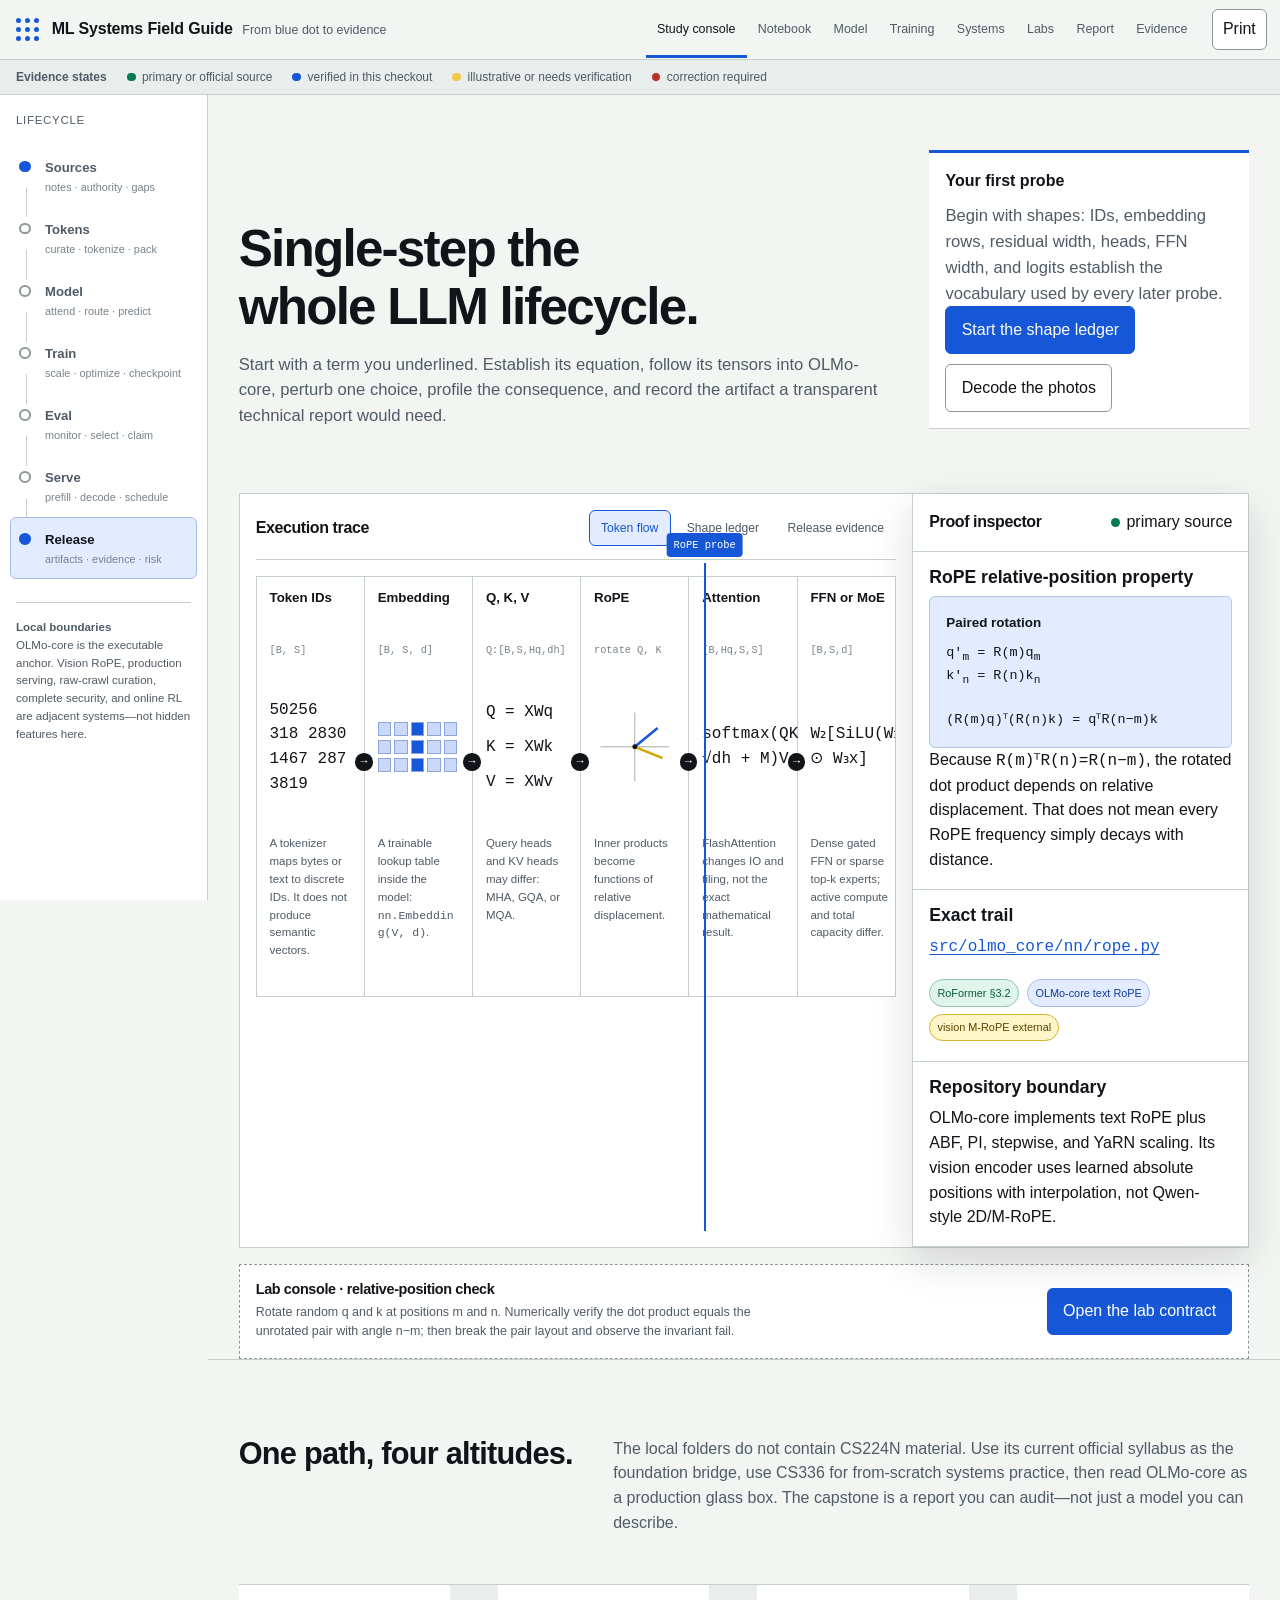
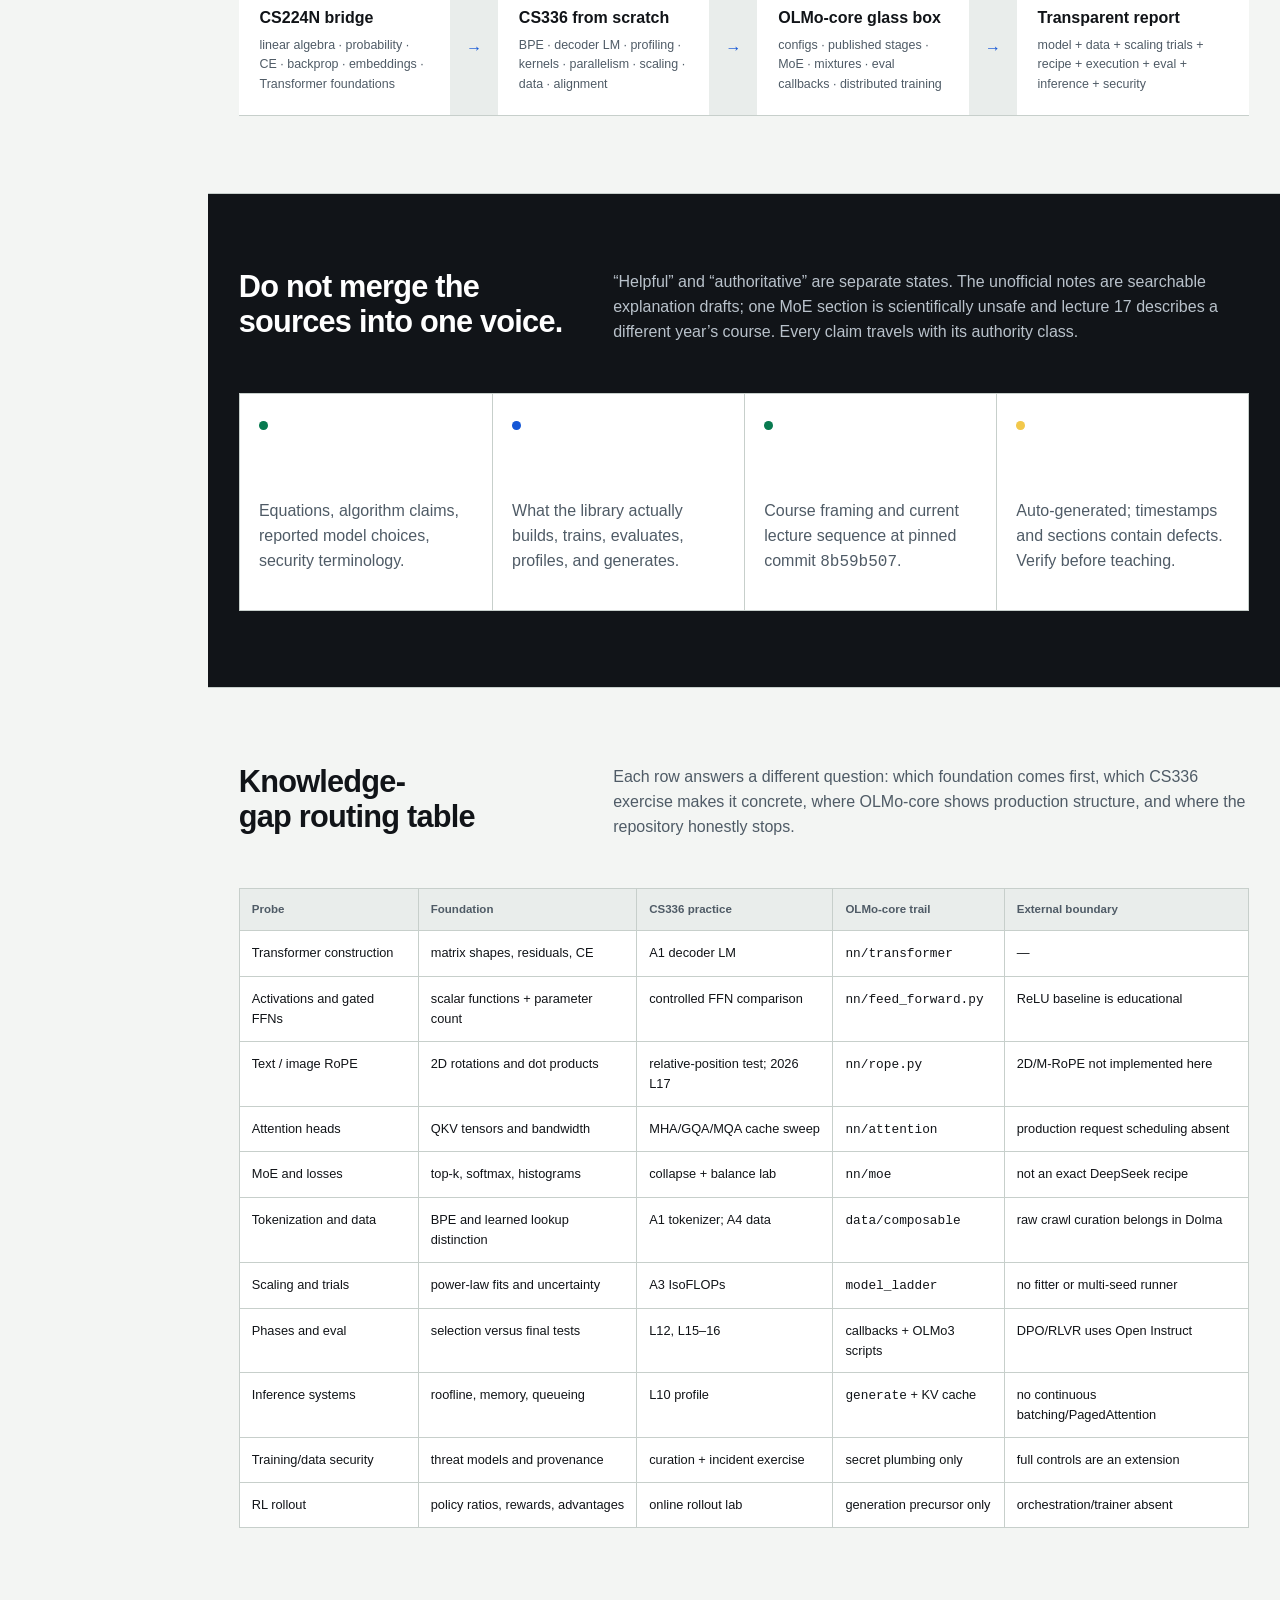
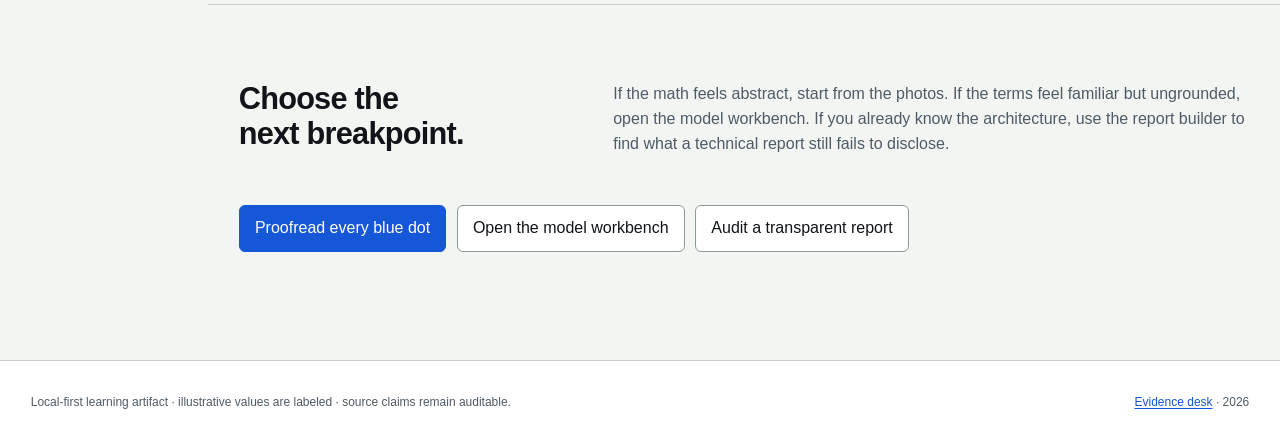
==== commit 4d5cbe0f: "v1" ====
--- a/my-knowledge/mlsys-field-guide/index.html
+++ b/my-knowledge/mlsys-field-guide/index.html
@@ -117,9 +117,9 @@
           </div>
           <div class="lede-controls">
             <strong>Your first probe</strong>
-            <p>RoPE is ideal: one derivation, one tensor transform, one context-extension trade-off, and a clear repository boundary for images.</p>
+            <p>Begin with shapes: IDs, embedding rows, residual width, heads, FFN width, and logits establish the vocabulary used by every later probe.</p>
             <div class="button-row">
-              <a class="button button-primary" href="model.html#rope">Open RoPE lab</a>
+              <a class="button button-primary" href="labs.html#lab-shapes">Start the shape ledger</a>
               <a class="button" href="notebook.html">Decode the photos</a>
             </div>
           </div>
--- a/my-knowledge/mlsys-field-guide/assets/css/site.css
+++ b/my-knowledge/mlsys-field-guide/assets/css/site.css
@@ -1194,8 +1194,26 @@
   height: auto;
 }
 
+.notebook-toolbar .utility-button,
+.notebook-toolbar .button {
+  color: var(--ink);
+}
+
 .probe-pin {
   position: absolute;
+  width: 2.5rem;
+  height: 2.5rem;
+  padding: 0;
+  border: 0;
+  background: transparent;
+  transform: translate(-50%, -50%);
+}
+
+.probe-pin::before {
+  content: "";
+  position: absolute;
+  top: 50%;
+  left: 50%;
   width: 1.15rem;
   height: 1.15rem;
   border: 3px solid var(--surface);
@@ -1209,7 +1227,7 @@
   content: attr(data-index);
   position: absolute;
   top: 50%;
-  left: calc(100% + 0.35rem);
+  left: calc(50% + 0.85rem);
   min-width: 1.1rem;
   padding: 0.1rem 0.25rem;
   color: var(--surface);
@@ -1220,8 +1238,18 @@
 }
 
 .probe-pin[aria-pressed="true"] {
+  z-index: 2;
+}
+
+.probe-pin[aria-pressed="true"]::before {
   width: 1.45rem;
   height: 1.45rem;
+  border-radius: 32%;
+  background: var(--amber);
+}
+
+.probe-pin[aria-pressed="true"]::after {
+  color: var(--ink);
   background: var(--amber);
 }
 
@@ -1500,8 +1528,8 @@
   }
 
   .evidence-ribbon {
-    overflow-x: auto;
-    flex-wrap: nowrap;
+    overflow-x: visible;
+    flex-wrap: wrap;
   }
 
   .page-main {
